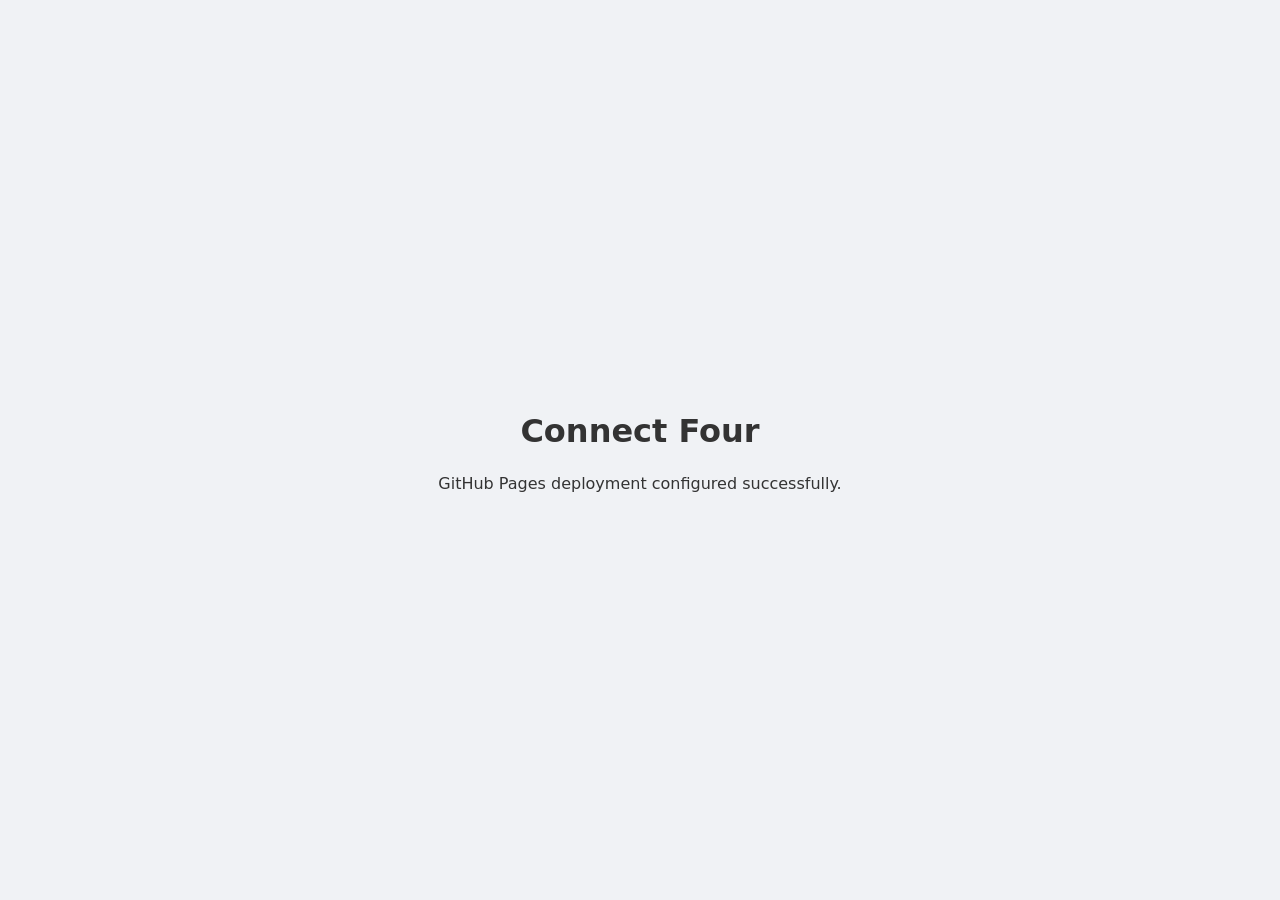
==== index.html @ 40266b3a "Configure GitHub Pages deployment via GitHub Actions" ====
<!DOCTYPE html>
<html lang="en">
<head>
  <meta charset="UTF-8">
  <meta name="viewport" content="width=device-width, initial-scale=1.0">
  <title>Connect Four</title>
  <style>
    body {
      font-family: system-ui, -apple-system, BlinkMacSystemFont, 'Segoe UI', Roboto, Oxygen, Ubuntu, Cantarell, sans-serif;
      display: flex;
      flex-direction: column;
      align-items: center;
      justify-content: center;
      min-height: 100vh;
      margin: 0;
      background-color: #f0f2f5;
      color: #333;
    }
    h1 {
      margin-bottom: 0.5rem;
    }
  </style>
</head>
<body>
  <h1>Connect Four</h1>
  <p>GitHub Pages deployment configured successfully.</p>
</body>
</html>
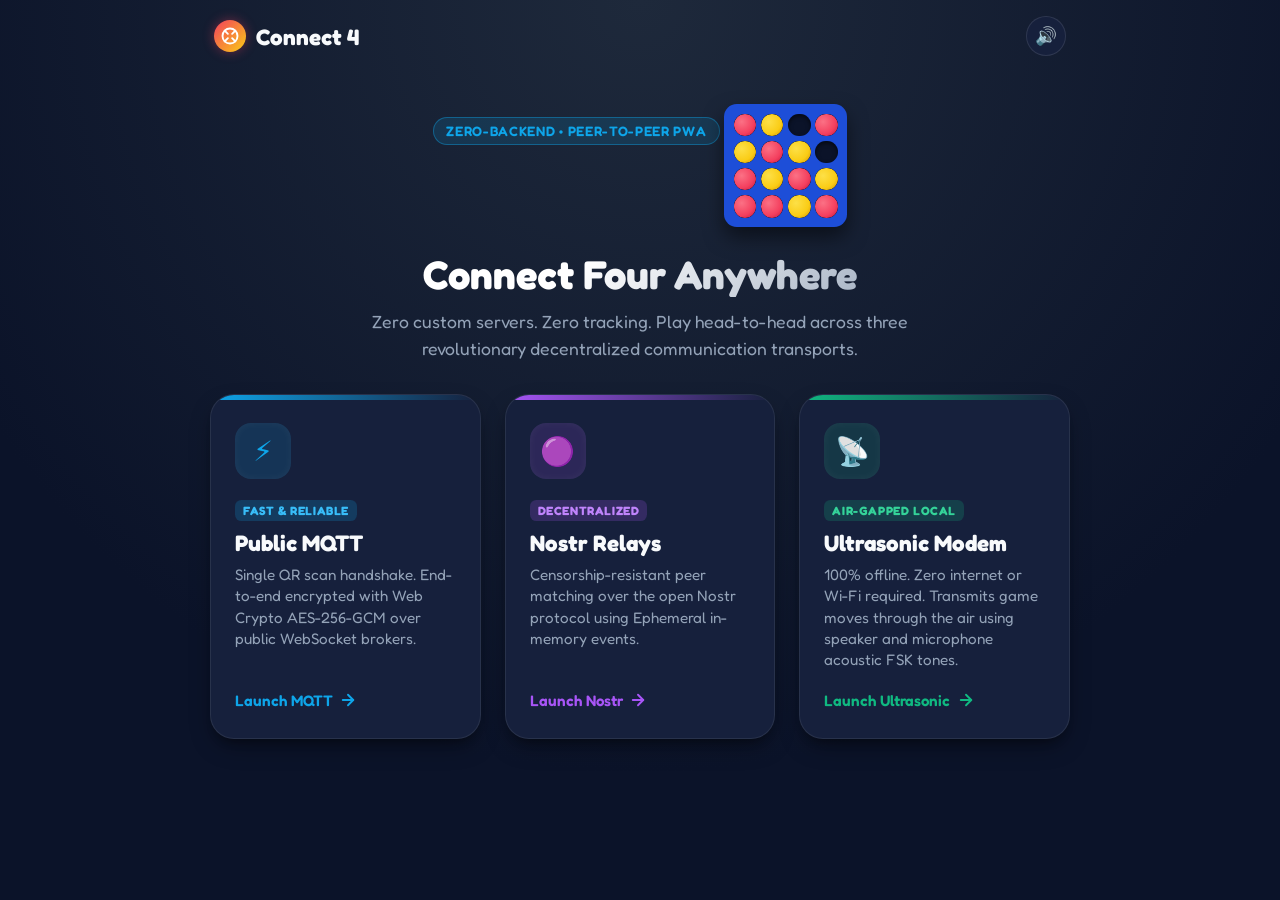
==== commit 8df5d5fb: "Implement Zero-Backend Connect 4 PWA Suite (MQTT, Nostr, Ultrasonic)" ====
--- a/index.html
+++ b/index.html
@@ -2,27 +2,173 @@
 <html lang="en">
 <head>
   <meta charset="UTF-8">
-  <meta name="viewport" content="width=device-width, initial-scale=1.0">
-  <title>Connect Four</title>
-  <style>
-    body {
-      font-family: system-ui, -apple-system, BlinkMacSystemFont, 'Segoe UI', Roboto, Oxygen, Ubuntu, Cantarell, sans-serif;
-      display: flex;
-      flex-direction: column;
-      align-items: center;
-      justify-content: center;
-      min-height: 100vh;
-      margin: 0;
-      background-color: #f0f2f5;
-      color: #333;
-    }
-    h1 {
-      margin-bottom: 0.5rem;
-    }
-  </style>
+  <meta name="viewport" content="width=device-width, initial-scale=1.0, maximum-scale=1.0, user-scalable=no">
+  <title>Connect 4 — Zero-Backend PWA Suite</title>
+  <meta name="description" content="Play peer-to-peer Connect 4 across zero-backend transports: encrypted MQTT, decentralized Nostr relays, or air-gapped Ultrasonic modem.">
+  <meta name="theme-color" content="#0ea5e9">
+  
+  <link rel="manifest" href="./manifest.json">
+  <link rel="icon" type="image/svg+xml" href="./icons/icon.svg">
+  <link rel="apple-touch-icon" href="./icons/icon.svg">
+  <link rel="stylesheet" href="./styles.css">
 </head>
 <body>
-  <h1>Connect Four</h1>
-  <p>GitHub Pages deployment configured successfully.</p>
+  <header class="app-header">
+    <a href="./" class="brand">
+      <div class="brand-icon">
+        <svg width="18" height="18" viewBox="0 0 24 24" fill="none" stroke="#fff" stroke-width="2.5" stroke-linecap="round" stroke-linejoin="round">
+          <circle cx="12" cy="12" r="10"></circle>
+          <path d="m4.93 4.93 4.24 4.24"></path>
+          <path d="m14.83 9.17 4.24-4.24"></path>
+          <path d="m14.83 14.83 4.24 4.24"></path>
+          <path d="m9.17 14.83-4.24 4.24"></path>
+        </svg>
+      </div>
+      <span>Connect 4</span>
+    </a>
+
+    <div class="header-controls">
+      <button id="btn-sound-toggle" class="icon-btn" title="Toggle Sound" aria-label="Toggle Sound">
+        🔊
+      </button>
+      <button id="btn-install" class="btn-install" title="Install as Web App">
+        Install App
+      </button>
+    </div>
+  </header>
+
+  <main class="app-main">
+    <section class="hero-section">
+      <div class="hero-badge">Zero-Backend • Peer-to-Peer PWA</div>
+
+      <!-- Animated Mini Board Preview -->
+      <div class="mini-board-preview" aria-hidden="true">
+        <div class="mini-board-slot"><div class="mini-p1"></div></div>
+        <div class="mini-board-slot"><div class="mini-p2"></div></div>
+        <div class="mini-board-slot"></div>
+        <div class="mini-board-slot"><div class="mini-p1"></div></div>
+        <div class="mini-board-slot"><div class="mini-p2"></div></div>
+        <div class="mini-board-slot"><div class="mini-p1"></div></div>
+        <div class="mini-board-slot"><div class="mini-p2"></div></div>
+        <div class="mini-board-slot"></div>
+        <div class="mini-board-slot"><div class="mini-p1"></div></div>
+        <div class="mini-board-slot"><div class="mini-p2"></div></div>
+        <div class="mini-board-slot"><div class="mini-p1"></div></div>
+        <div class="mini-board-slot"><div class="mini-p2"></div></div>
+        <div class="mini-board-slot"><div class="mini-p1"></div></div>
+        <div class="mini-board-slot"><div class="mini-p1"></div></div>
+        <div class="mini-board-slot"><div class="mini-p2"></div></div>
+        <div class="mini-board-slot"><div class="mini-p1"></div></div>
+      </div>
+
+      <h1 class="hero-title">Connect Four Anywhere</h1>
+      <p class="hero-subtitle">
+        Zero custom servers. Zero tracking. Play head-to-head across three revolutionary decentralized communication transports.
+      </p>
+    </section>
+
+    <div class="cards-grid">
+      <!-- Variant 1: MQTT -->
+      <a href="./mqtt/" class="transport-card card-mqtt">
+        <div>
+          <div class="card-icon-box">⚡</div>
+          <span class="card-tag">Fast &amp; Reliable</span>
+          <h2 class="card-title">Public MQTT</h2>
+          <p class="card-desc">
+            Single QR scan handshake. End-to-end encrypted with Web Crypto AES-256-GCM over public WebSocket brokers.
+          </p>
+        </div>
+        <div class="card-cta">
+          <span>Launch MQTT</span>
+          <svg width="18" height="18" viewBox="0 0 24 24" fill="none" stroke="currentColor" stroke-width="2.5" stroke-linecap="round" stroke-linejoin="round"><path d="M5 12h14"></path><path d="m12 5 7 7-7 7"></path></svg>
+        </div>
+      </a>
+
+      <!-- Variant 2: Nostr -->
+      <a href="./nostr/" class="transport-card card-nostr">
+        <div>
+          <div class="card-icon-box">🟣</div>
+          <span class="card-tag">Decentralized</span>
+          <h2 class="card-title">Nostr Relays</h2>
+          <p class="card-desc">
+            Censorship-resistant peer matching over the open Nostr protocol using Ephemeral in-memory events.
+          </p>
+        </div>
+        <div class="card-cta">
+          <span>Launch Nostr</span>
+          <svg width="18" height="18" viewBox="0 0 24 24" fill="none" stroke="currentColor" stroke-width="2.5" stroke-linecap="round" stroke-linejoin="round"><path d="M5 12h14"></path><path d="m12 5 7 7-7 7"></path></svg>
+        </div>
+      </a>
+
+      <!-- Variant 3: Ultrasonic -->
+      <a href="./ultrasonic/" class="transport-card card-ultrasonic">
+        <div>
+          <div class="card-icon-box">📡</div>
+          <span class="card-tag">Air-Gapped Local</span>
+          <h2 class="card-title">Ultrasonic Modem</h2>
+          <p class="card-desc">
+            100% offline. Zero internet or Wi-Fi required. Transmits game moves through the air using speaker and microphone acoustic FSK tones.
+          </p>
+        </div>
+        <div class="card-cta">
+          <span>Launch Ultrasonic</span>
+          <svg width="18" height="18" viewBox="0 0 24 24" fill="none" stroke="currentColor" stroke-width="2.5" stroke-linecap="round" stroke-linejoin="round"><path d="M5 12h14"></path><path d="m12 5 7 7-7 7"></path></svg>
+        </div>
+      </a>
+    </div>
+  </main>
+
+  <script type="module">
+    import { audioFx } from './shared/audio-fx.js';
+
+    // Register Service Worker
+    if ('serviceWorker' in navigator) {
+      window.addEventListener('load', () => {
+        navigator.serviceWorker.register('./sw.js', { scope: './' })
+          .then(reg => console.log('Service Worker registered with scope:', reg.scope))
+          .catch(err => console.warn('Service Worker registration failed:', err));
+      });
+    }
+
+    // Sound toggle
+    const soundBtn = document.getElementById('btn-sound-toggle');
+    const updateSoundBtn = () => {
+      soundBtn.textContent = audioFx.isMuted ? '🔇' : '🔊';
+    };
+    updateSoundBtn();
+
+    soundBtn.addEventListener('click', () => {
+      const muted = audioFx.toggleMute();
+      updateSoundBtn();
+      if (!muted) audioFx.playClick();
+    });
+
+    // PWA Install Prompt
+    let deferredPrompt = null;
+    const installBtn = document.getElementById('btn-install');
+
+    window.addEventListener('beforeinstallprompt', (e) => {
+      e.preventDefault();
+      deferredPrompt = e;
+      installBtn.style.display = 'block';
+    });
+
+    installBtn.addEventListener('click', async () => {
+      if (deferredPrompt) {
+        audioFx.playClick();
+        deferredPrompt.prompt();
+        const { outcome } = await deferredPrompt.userChoice;
+        if (outcome === 'accepted') {
+          installBtn.style.display = 'none';
+        }
+        deferredPrompt = null;
+      }
+    });
+
+    window.addEventListener('appinstalled', () => {
+      installBtn.style.display = 'none';
+      deferredPrompt = null;
+    });
+  </script>
 </body>
 </html>
--- a/styles.css
+++ b/styles.css
@@ -0,0 +1,877 @@
+/* ==========================================================================
+   Connect 4 Zero-Backend PWA Suite Design System
+   Palette: Electric Blue, Punchy Yellow, Coral Red, Deep Slate
+   ========================================================================== */
+
+@import url('https://fonts.googleapis.com/css2?family=Fredoka:wght@400;600;700&display=swap');
+
+:root {
+  --bg-main: #0b1329;
+  --bg-card: #16203c;
+  --bg-card-hover: #1e2c52;
+  --bg-subtle: #22325c;
+  
+  --primary-blue: #0ea5e9;
+  --primary-blue-glow: rgba(14, 165, 233, 0.4);
+  --board-blue: #1d4ed8;
+  --board-blue-dark: #1e40af;
+  
+  --p1-coral: #f43f5e;
+  --p1-coral-glow: rgba(244, 63, 94, 0.5);
+  --p1-dark: #be123c;
+  
+  --p2-yellow: #facc15;
+  --p2-yellow-glow: rgba(250, 204, 21, 0.5);
+  --p2-dark: #ca8a04;
+  
+  --text-main: #f8fafc;
+  --text-muted: #94a3b8;
+  --text-dim: #64748b;
+  
+  --status-green: #10b981;
+  --status-yellow: #f59e0b;
+  --status-red: #ef4444;
+
+  --radius-card: 1.5rem;
+  --radius-btn: 1rem;
+  --radius-sm: 0.5rem;
+
+  --shadow-card: 0 10px 25px -5px rgba(0, 0, 0, 0.4), 0 8px 10px -6px rgba(0, 0, 0, 0.3);
+  --shadow-btn: 0 4px 12px rgba(14, 165, 233, 0.3);
+  
+  --font-family: 'Fredoka', system-ui, -apple-system, sans-serif;
+}
+
+* {
+  box-sizing: border-box;
+  margin: 0;
+  padding: 0;
+  -webkit-tap-highlight-color: transparent;
+}
+
+body {
+  font-family: var(--font-family);
+  background: radial-gradient(circle at 50% 0%, #1e293b 0%, var(--bg-main) 70%);
+  color: var(--text-main);
+  min-height: 100vh;
+  display: flex;
+  flex-direction: column;
+  overflow-x: hidden;
+}
+
+/* Header & Navigation */
+header.app-header {
+  display: flex;
+  align-items: center;
+  justify-content: space-between;
+  padding: 1rem 1.5rem;
+  max-width: 900px;
+  width: 100%;
+  margin: 0 auto;
+}
+
+.brand {
+  display: flex;
+  align-items: center;
+  gap: 0.6rem;
+  text-decoration: none;
+  color: var(--text-main);
+  font-size: 1.4rem;
+  font-weight: 700;
+}
+
+.brand-icon {
+  width: 2rem;
+  height: 2rem;
+  display: flex;
+  align-items: center;
+  justify-content: center;
+  background: linear-gradient(135deg, var(--p1-coral), var(--p2-yellow));
+  border-radius: 50%;
+  box-shadow: 0 0 12px rgba(244, 63, 94, 0.4);
+}
+
+.header-controls {
+  display: flex;
+  align-items: center;
+  gap: 0.6rem;
+}
+
+.icon-btn {
+  background: var(--bg-card);
+  border: 1px solid rgba(255, 255, 255, 0.1);
+  color: var(--text-main);
+  width: 2.5rem;
+  height: 2.5rem;
+  border-radius: 50%;
+  display: flex;
+  align-items: center;
+  justify-content: center;
+  cursor: pointer;
+  font-size: 1.1rem;
+  transition: all 0.2s ease;
+}
+
+.icon-btn:hover {
+  background: var(--bg-card-hover);
+  transform: translateY(-2px);
+}
+
+.btn-install {
+  display: none;
+  background: linear-gradient(135deg, var(--primary-blue), #2563eb);
+  color: #fff;
+  border: none;
+  padding: 0.5rem 1rem;
+  border-radius: var(--radius-btn);
+  font-family: inherit;
+  font-weight: 600;
+  cursor: pointer;
+  box-shadow: var(--shadow-btn);
+  transition: transform 0.2s;
+}
+
+.btn-install:hover {
+  transform: scale(1.04);
+}
+
+/* Main Container */
+main.app-main {
+  flex: 1;
+  max-width: 900px;
+  width: 100%;
+  margin: 0 auto;
+  padding: 1rem 1.25rem 2.5rem;
+  display: flex;
+  flex-direction: column;
+  align-items: center;
+}
+
+/* Landing Hero Section */
+.hero-section {
+  text-align: center;
+  margin: 1rem 0 2rem;
+  max-width: 600px;
+}
+
+.hero-badge {
+  display: inline-block;
+  background: rgba(14, 165, 233, 0.15);
+  border: 1px solid rgba(14, 165, 233, 0.4);
+  color: var(--primary-blue);
+  padding: 0.3rem 0.8rem;
+  border-radius: 2rem;
+  font-size: 0.85rem;
+  font-weight: 600;
+  margin-bottom: 0.8rem;
+  text-transform: uppercase;
+  letter-spacing: 0.05em;
+}
+
+.hero-title {
+  font-size: 2.5rem;
+  font-weight: 700;
+  line-height: 1.15;
+  margin-bottom: 0.75rem;
+  background: linear-gradient(135deg, #ffffff 40%, #94a3b8);
+  -webkit-background-clip: text;
+  -webkit-text-fill-color: transparent;
+}
+
+.hero-subtitle {
+  color: var(--text-muted);
+  font-size: 1.1rem;
+  line-height: 1.5;
+}
+
+/* Hero Mini Board Animation */
+.mini-board-preview {
+  display: inline-grid;
+  grid-template-columns: repeat(4, 1.4rem);
+  grid-template-rows: repeat(4, 1.4rem);
+  gap: 0.3rem;
+  padding: 0.6rem;
+  background: var(--board-blue);
+  border-radius: 0.8rem;
+  box-shadow: 0 10px 20px rgba(0, 0, 0, 0.5);
+  margin-bottom: 1.5rem;
+}
+
+.mini-board-slot {
+  width: 100%;
+  height: 100%;
+  background: var(--bg-main);
+  border-radius: 50%;
+  box-shadow: inset 0 2px 4px rgba(0,0,0,0.6);
+  position: relative;
+  overflow: hidden;
+}
+
+.mini-p1 {
+  width: 100%;
+  height: 100%;
+  background: radial-gradient(circle at 35% 35%, #fb7185, var(--p1-coral) 60%, var(--p1-dark));
+  border-radius: 50%;
+  animation: miniBounce 2s infinite ease-in-out;
+}
+
+.mini-p2 {
+  width: 100%;
+  height: 100%;
+  background: radial-gradient(circle at 35% 35%, #fde047, var(--p2-yellow) 60%, var(--p2-dark));
+  border-radius: 50%;
+  animation: miniBounce 2s infinite ease-in-out 0.3s;
+}
+
+@keyframes miniBounce {
+  0%, 100% { transform: translateY(0); }
+  50% { transform: translateY(-4px); }
+}
+
+/* Transport Cards Grid */
+.cards-grid {
+  display: grid;
+  grid-template-columns: repeat(auto-fit, minmax(260px, 1fr));
+  gap: 1.5rem;
+  width: 100%;
+  margin-bottom: 2rem;
+}
+
+.transport-card {
+  background: var(--bg-card);
+  border: 1px solid rgba(255, 255, 255, 0.08);
+  border-radius: var(--radius-card);
+  padding: 1.75rem 1.5rem;
+  display: flex;
+  flex-direction: column;
+  justify-content: space-between;
+  box-shadow: var(--shadow-card);
+  transition: all 0.25s cubic-bezier(0.34, 1.56, 0.64, 1);
+  position: relative;
+  overflow: hidden;
+  text-decoration: none;
+  color: inherit;
+}
+
+.transport-card::before {
+  content: '';
+  position: absolute;
+  top: 0;
+  left: 0;
+  right: 0;
+  height: 5px;
+  background: linear-gradient(90deg, var(--accent-color, var(--primary-blue)), transparent);
+}
+
+.transport-card:hover {
+  transform: translateY(-6px) scale(1.02);
+  border-color: rgba(255, 255, 255, 0.2);
+  background: var(--bg-card-hover);
+}
+
+.card-icon-box {
+  width: 3.5rem;
+  height: 3.5rem;
+  border-radius: 1rem;
+  display: flex;
+  align-items: center;
+  justify-content: center;
+  font-size: 1.75rem;
+  margin-bottom: 1.25rem;
+  background: rgba(255, 255, 255, 0.05);
+  box-shadow: inset 0 0 10px rgba(255, 255, 255, 0.05);
+}
+
+.card-tag {
+  display: inline-block;
+  font-size: 0.75rem;
+  font-weight: 700;
+  text-transform: uppercase;
+  letter-spacing: 0.05em;
+  padding: 0.2rem 0.5rem;
+  border-radius: 0.4rem;
+  margin-bottom: 0.5rem;
+  width: fit-content;
+}
+
+.card-title {
+  font-size: 1.4rem;
+  font-weight: 700;
+  margin-bottom: 0.5rem;
+}
+
+.card-desc {
+  font-size: 0.95rem;
+  color: var(--text-muted);
+  line-height: 1.4;
+  margin-bottom: 1.25rem;
+}
+
+.card-cta {
+  display: flex;
+  align-items: center;
+  gap: 0.4rem;
+  font-weight: 600;
+  color: var(--accent-color, var(--primary-blue));
+  font-size: 0.95rem;
+  margin-top: auto;
+}
+
+.card-cta svg {
+  transition: transform 0.2s;
+}
+
+.transport-card:hover .card-cta svg {
+  transform: translateX(4px);
+}
+
+/* Card Accents */
+.card-mqtt {
+  --accent-color: #0ea5e9;
+}
+.card-mqtt .card-icon-box {
+  background: rgba(14, 165, 233, 0.15);
+  color: #0ea5e9;
+}
+.card-mqtt .card-tag {
+  background: rgba(14, 165, 233, 0.2);
+  color: #38bdf8;
+}
+
+.card-nostr {
+  --accent-color: #a855f7;
+}
+.card-nostr .card-icon-box {
+  background: rgba(168, 85, 247, 0.15);
+  color: #a855f7;
+}
+.card-nostr .card-tag {
+  background: rgba(168, 85, 247, 0.2);
+  color: #c084fc;
+}
+
+.card-ultrasonic {
+  --accent-color: #10b981;
+}
+.card-ultrasonic .card-icon-box {
+  background: rgba(16, 185, 129, 0.15);
+  color: #10b981;
+}
+.card-ultrasonic .card-tag {
+  background: rgba(16, 185, 129, 0.2);
+  color: #34d399;
+}
+
+/* ==========================================================================
+   CONNECT 4 BOARD STYLING & DROP PHYSICS
+   ========================================================================== */
+
+.c4-board-wrapper {
+  display: flex;
+  flex-direction: column;
+  align-items: center;
+  width: 100%;
+  max-width: 480px;
+  user-select: none;
+  touch-action: manipulation;
+  margin: 0.5rem 0 1rem;
+}
+
+/* Indicator Row */
+.c4-indicator-row {
+  display: grid;
+  grid-template-columns: repeat(7, 1fr);
+  width: 100%;
+  height: 50px;
+  gap: 8px;
+  padding: 0 10px;
+  margin-bottom: 4px;
+}
+
+.c4-indicator-slot {
+  display: flex;
+  align-items: center;
+  justify-content: center;
+  cursor: pointer;
+}
+
+/* Main Grille */
+.c4-board {
+  display: grid;
+  grid-template-columns: repeat(7, 1fr);
+  grid-template-rows: repeat(6, 1fr);
+  gap: 8px;
+  background: linear-gradient(180deg, var(--board-blue), var(--board-blue-dark));
+  padding: 12px;
+  border-radius: 1.5rem;
+  box-shadow: 0 15px 35px rgba(0, 0, 0, 0.5), inset 0 2px 4px rgba(255, 255, 255, 0.3), inset 0 -4px 6px rgba(0, 0, 0, 0.4);
+  width: 100%;
+  aspect-ratio: 7 / 6;
+  position: relative;
+}
+
+.c4-cell {
+  position: relative;
+  width: 100%;
+  height: 100%;
+  cursor: pointer;
+}
+
+.c4-hole {
+  width: 100%;
+  height: 100%;
+  background: #080e1e;
+  border-radius: 50%;
+  box-shadow: inset 0 4px 8px rgba(0, 0, 0, 0.8), 0 1px 1px rgba(255, 255, 255, 0.15);
+  position: relative;
+  overflow: hidden;
+  display: flex;
+  align-items: center;
+  justify-content: center;
+}
+
+/* Checkers */
+.c4-piece {
+  width: 100%;
+  height: 100%;
+  border-radius: 50%;
+  position: relative;
+  box-shadow: inset 0 3px 6px rgba(255, 255, 255, 0.4), inset 0 -4px 8px rgba(0, 0, 0, 0.5), 0 3px 6px rgba(0, 0, 0, 0.3);
+}
+
+.c4-piece::after {
+  content: '';
+  position: absolute;
+  top: 15%;
+  left: 15%;
+  right: 15%;
+  bottom: 15%;
+  border-radius: 50%;
+  border: 2px dashed rgba(255, 255, 255, 0.3);
+}
+
+.c4-piece.p1 {
+  background: radial-gradient(circle at 35% 35%, #fb7185, var(--p1-coral) 60%, var(--p1-dark));
+}
+
+.c4-piece.p2 {
+  background: radial-gradient(circle at 35% 35%, #fef08a, var(--p2-yellow) 60%, var(--p2-dark));
+}
+
+.c4-piece.preview {
+  opacity: 0.6;
+  transform: scale(0.85);
+  pointer-events: none;
+  animation: pulsePreview 1.2s infinite ease-in-out;
+}
+
+@keyframes pulsePreview {
+  0%, 100% { transform: scale(0.85); opacity: 0.6; }
+  50% { transform: scale(0.95); opacity: 0.85; }
+}
+
+/* Bouncy Drop Animation */
+.c4-piece.dropping {
+  animation: dropBounce 0.42s cubic-bezier(0.34, 1.56, 0.64, 1) forwards;
+}
+
+@keyframes dropBounce {
+  0% {
+    transform: translateY(var(--drop-distance, -600%));
+    opacity: 0.4;
+  }
+  60% {
+    transform: translateY(0);
+    opacity: 1;
+  }
+  78% {
+    transform: translateY(-16%);
+  }
+  92% {
+    transform: translateY(0);
+  }
+  96% {
+    transform: translateY(-5%);
+  }
+  100% {
+    transform: translateY(0);
+  }
+}
+
+/* Winner Pulsing Animation */
+.c4-piece.winner-pulse {
+  animation: winnerGlow 1s infinite alternate ease-in-out;
+  z-index: 5;
+}
+
+@keyframes winnerGlow {
+  0% {
+    transform: scale(0.95);
+    box-shadow: 0 0 10px #ffffff, 0 0 20px #ffffff;
+  }
+  100% {
+    transform: scale(1.08);
+    box-shadow: 0 0 20px #ffffff, 0 0 40px #ffffff;
+  }
+}
+
+/* ==========================================================================
+   GAME HUD & STATUS BARS
+   ========================================================================== */
+
+.game-hud {
+  display: flex;
+  align-items: center;
+  justify-content: space-between;
+  width: 100%;
+  max-width: 480px;
+  background: var(--bg-card);
+  padding: 0.75rem 1.25rem;
+  border-radius: var(--radius-card);
+  box-shadow: var(--shadow-card);
+  margin-bottom: 0.75rem;
+  border: 1px solid rgba(255, 255, 255, 0.08);
+}
+
+.hud-player {
+  display: flex;
+  align-items: center;
+  gap: 0.6rem;
+  font-weight: 600;
+  font-size: 0.95rem;
+}
+
+.hud-token {
+  width: 1.25rem;
+  height: 1.25rem;
+  border-radius: 50%;
+  box-shadow: 0 2px 4px rgba(0, 0, 0, 0.3);
+}
+
+.hud-token.p1 {
+  background: var(--p1-coral);
+}
+
+.hud-token.p2 {
+  background: var(--p2-yellow);
+}
+
+.hud-status-badge {
+  display: flex;
+  align-items: center;
+  gap: 0.4rem;
+  font-size: 0.85rem;
+  font-weight: 600;
+  padding: 0.3rem 0.75rem;
+  border-radius: 2rem;
+  background: rgba(255, 255, 255, 0.05);
+}
+
+.status-dot {
+  width: 0.5rem;
+  height: 0.5rem;
+  border-radius: 50%;
+  background: var(--status-yellow);
+  box-shadow: 0 0 6px currentColor;
+}
+
+.status-dot.connected {
+  background: var(--status-green);
+  color: var(--status-green);
+}
+
+.status-dot.connecting {
+  background: var(--status-yellow);
+  color: var(--status-yellow);
+  animation: blink 1s infinite;
+}
+
+.status-dot.disconnected {
+  background: var(--status-red);
+  color: var(--status-red);
+}
+
+@keyframes blink {
+  50% { opacity: 0.3; }
+}
+
+/* Turn Message Banner */
+.turn-banner {
+  text-align: center;
+  font-size: 1.15rem;
+  font-weight: 700;
+  margin-bottom: 0.5rem;
+  min-height: 1.8rem;
+  display: flex;
+  align-items: center;
+  justify-content: center;
+  gap: 0.5rem;
+}
+
+.turn-banner.my-turn {
+  color: #38bdf8;
+}
+
+.turn-banner.opp-turn {
+  color: var(--text-muted);
+}
+
+.turn-banner.win {
+  color: #4ade80;
+  font-size: 1.3rem;
+  animation: popIn 0.3s cubic-bezier(0.34, 1.56, 0.64, 1);
+}
+
+.turn-banner.loss {
+  color: #f87171;
+  font-size: 1.3rem;
+}
+
+.turn-banner.tie {
+  color: #fbbf24;
+  font-size: 1.3rem;
+}
+
+@keyframes popIn {
+  0% { transform: scale(0.8); opacity: 0; }
+  100% { transform: scale(1); opacity: 1; }
+}
+
+/* Action Button Toolbar */
+.action-toolbar {
+  display: flex;
+  align-items: center;
+  gap: 0.75rem;
+  margin-top: 0.5rem;
+  flex-wrap: wrap;
+  justify-content: center;
+}
+
+.btn-primary {
+  background: linear-gradient(135deg, var(--primary-blue), #2563eb);
+  color: #fff;
+  border: none;
+  padding: 0.75rem 1.4rem;
+  border-radius: var(--radius-btn);
+  font-family: inherit;
+  font-weight: 700;
+  font-size: 1rem;
+  cursor: pointer;
+  box-shadow: var(--shadow-btn);
+  transition: all 0.2s cubic-bezier(0.34, 1.56, 0.64, 1);
+  display: flex;
+  align-items: center;
+  gap: 0.5rem;
+}
+
+.btn-primary:hover {
+  transform: translateY(-2px);
+  box-shadow: 0 6px 18px rgba(14, 165, 233, 0.45);
+}
+
+.btn-secondary {
+  background: var(--bg-card);
+  color: var(--text-main);
+  border: 1px solid rgba(255, 255, 255, 0.15);
+  padding: 0.75rem 1.25rem;
+  border-radius: var(--radius-btn);
+  font-family: inherit;
+  font-weight: 600;
+  font-size: 0.95rem;
+  cursor: pointer;
+  transition: all 0.2s ease;
+  display: flex;
+  align-items: center;
+  gap: 0.5rem;
+}
+
+.btn-secondary:hover {
+  background: var(--bg-card-hover);
+  border-color: rgba(255, 255, 255, 0.3);
+}
+
+/* ==========================================================================
+   MODALS & OVERLAYS
+   ========================================================================== */
+
+.modal-backdrop {
+  position: fixed;
+  inset: 0;
+  background: rgba(0, 0, 0, 0.75);
+  backdrop-filter: blur(6px);
+  display: flex;
+  align-items: center;
+  justify-content: center;
+  padding: 1.25rem;
+  z-index: 100;
+  opacity: 0;
+  pointer-events: none;
+  transition: opacity 0.25s ease;
+}
+
+.modal-backdrop.active {
+  opacity: 1;
+  pointer-events: auto;
+}
+
+.modal-box {
+  background: var(--bg-card);
+  border: 1px solid rgba(255, 255, 255, 0.15);
+  border-radius: var(--radius-card);
+  padding: 1.75rem;
+  max-width: 420px;
+  width: 100%;
+  box-shadow: 0 20px 40px rgba(0, 0, 0, 0.6);
+  transform: scale(0.92);
+  transition: transform 0.25s cubic-bezier(0.34, 1.56, 0.64, 1);
+  display: flex;
+  flex-direction: column;
+  align-items: center;
+  text-align: center;
+}
+
+.modal-backdrop.active .modal-box {
+  transform: scale(1);
+}
+
+.modal-title {
+  font-size: 1.4rem;
+  font-weight: 700;
+  margin-bottom: 0.5rem;
+}
+
+.modal-desc {
+  font-size: 0.9rem;
+  color: var(--text-muted);
+  margin-bottom: 1.25rem;
+}
+
+.qr-display-container {
+  background: #ffffff;
+  padding: 0.75rem;
+  border-radius: 1rem;
+  margin-bottom: 1rem;
+  box-shadow: 0 4px 15px rgba(0, 0, 0, 0.3);
+  display: flex;
+  align-items: center;
+  justify-content: center;
+  width: 240px;
+  height: 240px;
+}
+
+.camera-preview-container {
+  width: 100%;
+  max-width: 320px;
+  aspect-ratio: 4 / 3;
+  background: #000;
+  border-radius: 1rem;
+  position: relative;
+  overflow: hidden;
+  margin-bottom: 1rem;
+  box-shadow: 0 4px 15px rgba(0, 0, 0, 0.5);
+}
+
+.camera-preview-container video {
+  width: 100%;
+  height: 100%;
+  object-fit: cover;
+}
+
+.scanner-crosshair {
+  position: absolute;
+  top: 50%;
+  left: 50%;
+  transform: translate(-50%, -50%);
+  width: 180px;
+  height: 180px;
+  border: 2px solid var(--primary-blue);
+  border-radius: 1rem;
+  box-shadow: 0 0 0 9999px rgba(0, 0, 0, 0.5);
+  pointer-events: none;
+}
+
+/* Toast Notification */
+.toast {
+  position: fixed;
+  bottom: 1.5rem;
+  left: 50%;
+  transform: translateX(-50%) translateY(100px);
+  background: var(--bg-card);
+  border: 1px solid var(--primary-blue);
+  color: var(--text-main);
+  padding: 0.6rem 1.2rem;
+  border-radius: 2rem;
+  font-size: 0.9rem;
+  font-weight: 600;
+  box-shadow: 0 8px 20px rgba(0, 0, 0, 0.5);
+  opacity: 0;
+  transition: all 0.3s cubic-bezier(0.34, 1.56, 0.64, 1);
+  z-index: 200;
+  pointer-events: none;
+}
+
+.toast.show {
+  transform: translateX(-50%) translateY(0);
+  opacity: 1;
+}
+
+/* ==========================================================================
+   ULTRASONIC ACOUSTIC WATERFALL VISUALIZER
+   ========================================================================== */
+
+.acoustic-panel {
+  width: 100%;
+  max-width: 480px;
+  background: var(--bg-card);
+  border: 1px solid rgba(255, 255, 255, 0.08);
+  border-radius: var(--radius-card);
+  padding: 1rem;
+  margin-top: 1rem;
+  display: flex;
+  flex-direction: column;
+  gap: 0.75rem;
+}
+
+.waterfall-canvas {
+  width: 100%;
+  height: 90px;
+  background: #060b18;
+  border-radius: 0.75rem;
+  border: 1px solid rgba(255, 255, 255, 0.08);
+}
+
+.acoustic-status-row {
+  display: flex;
+  align-items: center;
+  justify-content: space-between;
+  font-size: 0.85rem;
+  color: var(--text-muted);
+}
+
+.acoustic-mode-pill {
+  background: rgba(16, 185, 129, 0.15);
+  border: 1px solid rgba(16, 185, 129, 0.3);
+  color: #34d399;
+  padding: 0.2rem 0.6rem;
+  border-radius: 1rem;
+  font-weight: 600;
+  font-size: 0.75rem;
+}
+
+/* Responsive tweaks */
+@media (max-width: 480px) {
+  header.app-header {
+    padding: 0.75rem 1rem;
+  }
+  .hero-title {
+    font-size: 2rem;
+  }
+  .c4-board {
+    gap: 5px;
+    padding: 8px;
+  }
+  .c4-indicator-row {
+    gap: 5px;
+    height: 40px;
+  }
+}
